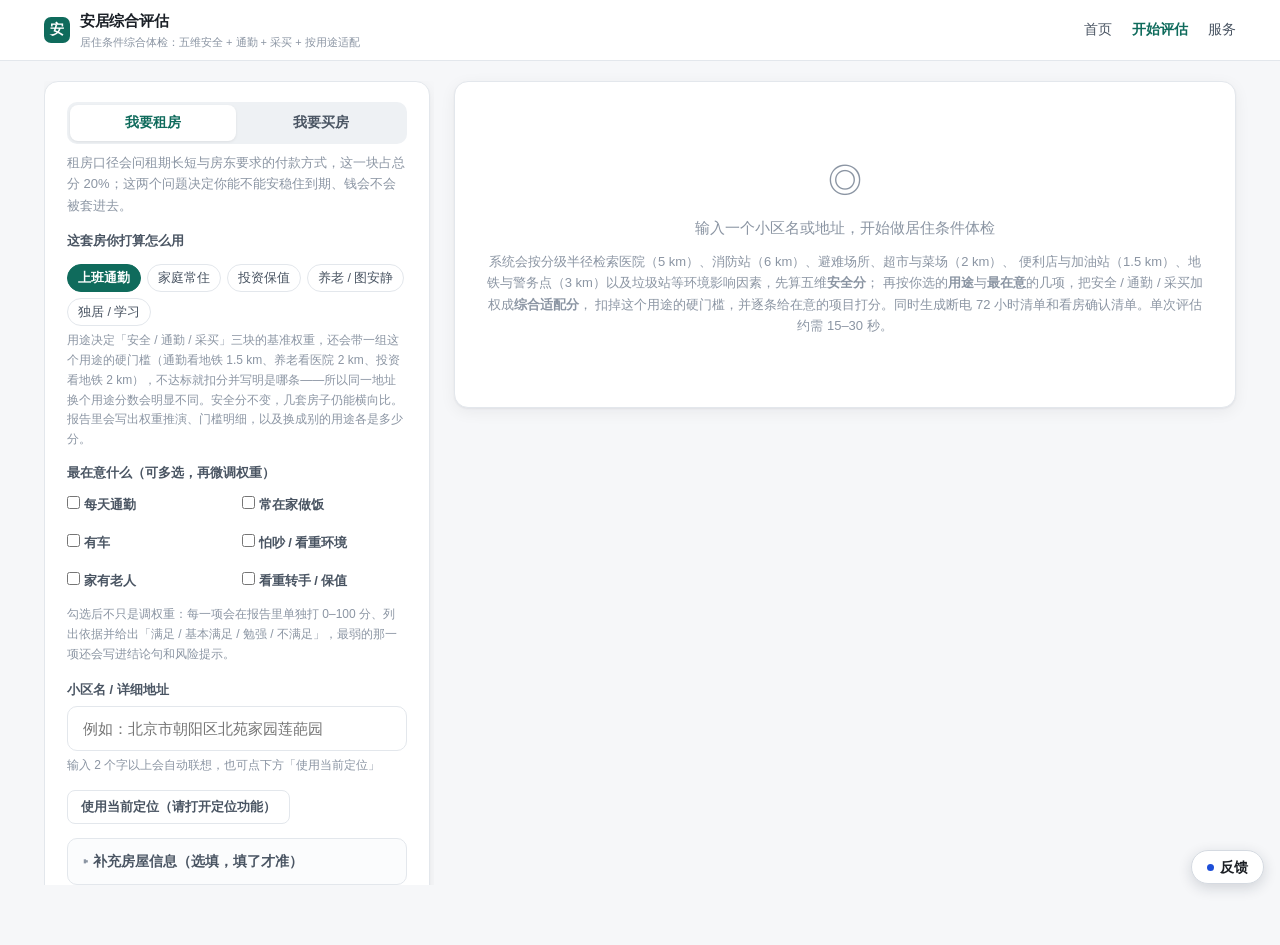
==== assess.html @ dad31903 "deploy assess.html" ====
<!DOCTYPE html>
<html lang="zh-CN">
<head>
<meta charset="utf-8">
<meta name="viewport" content="width=device-width, initial-scale=1">
<title>居住条件评估 · 安居综合评估</title>
<meta name="description" content="输入小区名或地址，约 20 秒生成居住条件评估报告：五维安全分 + 按用途加权的综合适配分，用途与「最在意」逐项改变权重并单独打分。">
<link rel="stylesheet" href="css/style.css?v=10">
</head>
<body>

<header class="topbar">
  <div class="topbar-in">
    <div class="brand">
      <span class="mark">安</span>
      <div>安居综合评估<small>居住条件综合体检：五维安全 + 通勤 + 采买 + 按用途适配</small></div>
    </div>
    <nav class="nav">
      <a href="index.html">首页</a>
      <a href="assess.html" class="on">开始评估</a>
      <a href="index.html#price">服务</a>
    </nav>
  </div>
</header>

<div class="wrap">
  <div class="work">

    <!-- ============ 左：输入 ============ -->
    <aside class="side">

      <section class="card pad">
        <div class="modes" style="margin-bottom:14px">
          <button data-mode="rent" class="on">我要租房</button>
          <button data-mode="buy">我要买房</button>
        </div>
        <p class="hint small muted" style="margin:-6px 0 14px" id="modeHint">
          租房会问租期与付款方式，购房会问产权、土地年限与周边规划——这两组题互不通用，各自占总分 20%。
        </p>

        <div class="field" style="margin:0 0 12px">
          <label>这套房你打算怎么用</label>
          <div class="chips" id="purposeChips">
            <button type="button" data-p="commute" class="on">上班通勤</button>
            <button type="button" data-p="family">家庭常住</button>
            <button type="button" data-p="invest">投资保值</button>
            <button type="button" data-p="retire">养老 / 图安静</button>
            <button type="button" data-p="solo">独居 / 学习</button>
          </div>
          <div class="hint">用途决定「安全 / 通勤 / 采买」三块的基准权重，还会带一组这个用途的硬门槛（通勤看地铁 1.5 km、养老看医院 2 km、投资看地铁 2 km），不达标就扣分并写明是哪条——所以同一地址换个用途分数会明显不同。安全分不变，几套房子仍能横向比。报告里会写出权重推演、门槛明细，以及换成别的用途各是多少分。</div>
        </div>

        <div class="field" style="margin:0 0 14px">
          <label>最在意什么（可多选，再微调权重）</label>
          <div class="chk-grid">
            <label class="chk"><input type="checkbox" id="needCommute"> 每天通勤</label>
            <label class="chk"><input type="checkbox" id="needCook"> 常在家做饭</label>
            <label class="chk"><input type="checkbox" id="needCar"> 有车</label>
            <label class="chk"><input type="checkbox" id="needQuiet"> 怕吵 / 看重环境</label>
            <label class="chk"><input type="checkbox" id="needElder"> 家有老人</label>
            <label class="chk"><input type="checkbox" id="needResale"> 看重转手 / 保值</label>
          </div>
          <div class="hint">勾选后不只是调权重：每一项会在报告里单独打 0–100 分、列出依据并给出「满足 / 基本满足 / 勉强 / 不满足」，最弱的那一项还会写进结论句和风险提示。</div>
        </div>

        <div class="field ac-wrap">
          <label for="addrInput">小区名 / 详细地址</label>
          <input type="text" id="addrInput" placeholder="例如：北京市朝阳区北苑家园莲葩园" autocomplete="off">
          <div class="ac-list" id="acList"></div>
          <div class="hint">输入 2 个字以上会自动联想，也可点下方「使用当前定位」</div>
        </div>

        <button class="btn gray sm" id="btnLocate" style="margin-bottom:14px">使用当前定位（请打开定位功能）</button>

        <div id="placeCard" class="alert ok hidden" style="margin:0 0 14px">
          <b id="placeName">—</b>
          <div class="small" id="placeAddr" style="margin-top:3px"></div>
        </div>

        <details class="opt" style="margin-bottom:14px">
          <summary>补充房屋信息（选填，填了才准）</summary>
          <div class="body">

            <!-- 模式专项：两种口径问的问题不一样，这是它们最主要的内容差异 -->
            <div class="opt-grp" id="specTitle">租房专项 · 租约与租住稳定（占总分 20%）</div>

            <div id="rentOnly">
              <div class="field-row">
                <div class="field">
                  <label for="optLease">打算签多久</label>
                  <select id="optLease">
                    <option value="unk" selected>未确定</option>
                    <option value="y2">2 年及以上</option>
                    <option value="y1">一年一签</option>
                    <option value="short">半年 / 月付短租</option>
                  </select>
                </div>
                <div class="field">
                  <label for="optPay">房东要求的付款方式</label>
                  <select id="optPay">
                    <option value="unk" selected>还没谈</option>
                    <option value="q">押一付三 / 季付</option>
                    <option value="h">半年付</option>
                    <option value="y">年付或一次性付多年</option>
                  </select>
                </div>
              </div>
              <p class="hint small muted" style="margin:-4px 0 0">
                租期与付款方式决定你能不能安稳住到期、钱会不会被套进去——这是租房独有的风险，买房模式没有这一块。
              </p>
            </div>

            <div id="buyOnly" class="hidden">
              <div class="field-row">
                <div class="field">
                  <label for="optTitle">产权核验</label>
                  <select id="optTitle">
                    <option value="unk" selected>还没核验</option>
                    <option value="clear">已核验无抵押查封</option>
                    <option value="mortgage">有抵押未结清</option>
                  </select>
                </div>
                <div class="field">
                  <label for="optTenure">土地剩余年限</label>
                  <select id="optTenure">
                    <option value="unk" selected>未确认</option>
                    <option value="fresh">50 年以上</option>
                    <option value="mid">30–50 年</option>
                    <option value="short">不足 30 年 / 商住</option>
                  </select>
                </div>
              </div>
              <div class="field-row">
                <div class="field">
                  <label for="optPlan">周边规划是否查过</label>
                  <select id="optPlan">
                    <option value="unk" selected>未了解</option>
                    <option value="clear">已查无不利规划</option>
                    <option value="risk">已知有新建嫌恶 / 市政设施规划</option>
                  </select>
                </div>
                <div class="field">
                  <label class="small muted">说明</label>
                  <p class="hint" style="margin:6px 0 0">本工具只做安全口径，不包含学区、学位与就学评估。</p>
                </div>
              </div>
              <p class="hint small muted" style="margin:-4px 0 0">
                产权、年限、规划决定这套房会不会砸在手里——资产贬值与出手难度只有业主承担，租房模式没有这一块。
              </p>
            </div>

            <div class="opt-grp">楼栋与户型</div>
            <div class="field-row">
              <div class="field">
                <label for="optFloor">所在楼层</label>
                <input type="number" id="optFloor" min="-3" max="80" placeholder="如 18">
              </div>
              <div class="field">
                <label for="optTop">楼栋总高</label>
                <select id="optTop">
                  <option value="unk" selected>不清楚</option>
                  <option value="le6">多层（≤6 层）</option>
                  <option value="7-11">小高层（7–11 层）</option>
                  <option value="12-18">高层（12–18 层）</option>
                  <option value="19-33">高层（19–33 层）</option>
                  <option value="34p">超高层（34 层以上）</option>
                </select>
              </div>
            </div>
            <div class="field-row">
              <div class="field">
                <label for="optAge">房龄（年）</label>
                <input type="number" id="optAge" min="0" max="80" placeholder="如 20">
              </div>
              <div class="field">
                <label for="optElevator">电梯状况</label>
                <select id="optElevator">
                  <option value="ok" selected>有且正常</option>
                  <option value="flaky">有，但常故障</option>
                  <option value="none">没有电梯</option>
                  <option value="unk">不清楚</option>
                </select>
              </div>
            </div>
            <div class="field-row">
              <div class="field">
                <label for="optParking">停车条件</label>
                <select id="optParking">
                  <option value="unk" selected>不清楚</option>
                  <option value="fixed">有固定 / 产权车位</option>
                  <option value="street">只能路边随停</option>
                  <option value="none">小区无车位</option>
                </select>
              </div>
              <div class="field">
                <label for="optStreet">噪声环境</label>
                <label class="chk" style="margin-top:6px">
                  <input type="checkbox" id="optStreet"> 临主干道 / 高架 / 铁路
                </label>
              </div>
            </div>
            <p class="hint small muted" style="margin:-2px 0 8px">
              这两项只影响「有车」「怕吵」两项的单独评分，不进安全分——车位和噪声决定住着舒不舒服，不是出事时的兜底能力。
            </p>
            <div class="chk-grid">
              <label class="chk"><input type="checkbox" id="optBasement"> 地下 / 半地下</label>
              <label class="chk"><input type="checkbox" id="optTopFloor"> 顶层</label>
              <label class="chk"><input type="checkbox" id="optShare"> 合租</label>
              <label class="chk"><input type="checkbox" id="optPartition"> 隔断 / 群租</label>
            </div>

            <div class="opt-grp">消防与建筑隐患</div>
            <div class="field-row">
              <div class="field">
                <label for="optHydrant">消火栓 / 烟感</label>
                <select id="optHydrant">
                  <option value="unk" selected>不清楚</option>
                  <option value="yes">齐全</option>
                  <option value="no">没有或缺失</option>
                </select>
              </div>
              <div class="field">
                <label for="optStair2">第二疏散楼梯</label>
                <select id="optStair2">
                  <option value="unk" selected>不清楚</option>
                  <option value="yes">有两部及以上</option>
                  <option value="no">只有一部</option>
                </select>
              </div>
            </div>
            <div class="field">
              <label for="optGas">燃气类型</label>
              <select id="optGas">
                <option value="unk" selected>不清楚</option>
                <option value="pipe">管道天然气</option>
                <option value="bottle">瓶装液化气</option>
                <option value="none">无燃气</option>
              </select>
            </div>
            <div class="chk-grid">
              <label class="chk"><input type="checkbox" id="optEbike"> 电动车入户 / 楼道充电</label>
              <label class="chk"><input type="checkbox" id="optClutter"> 楼道堆物</label>
              <label class="chk"><input type="checkbox" id="optBurglarBar"> 防盗窗无逃生口</label>
              <label class="chk"><input type="checkbox" id="optFlood"> 曾发生内涝 / 积水</label>
            </div>

            <div class="opt-grp">同住人（决定权重）</div>
            <div class="chk-grid">
              <label class="chk"><input type="checkbox" id="optElderly"> 65 岁以上老人</label>
              <label class="chk"><input type="checkbox" id="optToddler"> 学龄前儿童</label>
              <label class="chk"><input type="checkbox" id="optDisabled"> 行动不便者</label>
              <label class="chk"><input type="checkbox" id="optDevice"> 需电医疗设备</label>
              <label class="chk"><input type="checkbox" id="optPet"> 养宠</label>
            </div>

            <div class="opt-grp">门禁与监控</div>
            <div class="field-row">
              <div class="field">
                <label for="optDoor">门禁 / 物业</label>
                <select id="optDoor">
                  <option value="unk" selected>不清楚</option>
                  <option value="yes">有门禁和物业</option>
                  <option value="part">有门禁但管理一般</option>
                  <option value="no">基本没有</option>
                </select>
              </div>
              <div class="field">
                <label for="optCamera">公共区域监控</label>
                <select id="optCamera">
                  <option value="unk" selected>不清楚</option>
                  <option value="yes">有覆盖</option>
                  <option value="no">基本没有</option>
                </select>
              </div>
            </div>

            <p class="hint small muted" style="margin:4px 0 0">
              不填也能出报告，按平均水平计；填得越细，消防与断电两项的偏差越小。
            </p>
          </div>
        </details>

        <button class="btn" id="btnRun" style="width:100%;justify-content:center" disabled>开始评估</button>

        <div class="progress hidden" id="progWrap">
          <div class="pbar"><i id="progBar"></i></div>
          <div class="ptext" id="progText">—</div>
        </div>
      </section>

      <section class="card pad">
        <div class="sec-t">位置确认 <span class="muted" style="text-transform:none;letter-spacing:0">（可手动微调）</span></div>
        <div class="mini-map" id="miniMap"></div>
        <p class="hint small muted" style="margin-top:8px">
          绿点为目标位置，评估完成后会标出医院、消防站、避难场所、超市、地铁、警务点。<br>
          地理编码有时会落在小区门口或路口：<b>直接拖动绿点</b>（或点一下地图）挪到你要评估的那栋楼，再重算——差几十米对「最近点位」的影响很明显。
        </p>
        <div id="adjustBar" style="display:none;margin-top:10px;gap:8px;flex-wrap:wrap;align-items:center">
          <span class="tag" id="adjustTip" style="background:#fdf1e7;color:#c2410c">位置已手动调整</span>
          <button class="btn sm" id="btnRerun">按新位置重算</button>
          <button class="btn sm gray" id="btnResetPos">恢复初始定位</button>
        </div>
      </section>

      <section class="card pad">
        <div class="sec-t">我的候选</div>
        <div id="candList"></div>
        <button class="btn sm ghost" id="btnCompare" style="margin-top:12px;display:none">生成横向对比</button>
      </section>

    </aside>

    <!-- ============ 右：结果 ============ -->
    <main>
      <div id="result">
        <div class="card empty-state">
          <div class="big">◎</div>
          <div>输入一个小区名或地址，开始做居住条件体检</div>
          <p class="small" style="margin-top:10px">
            系统会按分级半径检索医院（5 km）、消防站（6 km）、避难场所、超市与菜场（2 km）、
            便利店与加油站（1.5 km）、地铁与警务点（3 km）以及垃圾站等环境影响因素，先算五维<b>安全分</b>；
            再按你选的<b>用途</b>与<b>最在意</b>的几项，把安全 / 通勤 / 采买加权成<b>综合适配分</b>，
            扣掉这个用途的硬门槛，并逐条给在意的项目打分。同时生成断电 72 小时清单和看房确认清单。单次评估约需 15–30 秒。
          </p>
        </div>
      </div>
    </main>

  </div>
</div>

<script src="js/config.js?v=10"></script>
<script src="js/amap.js?v=10"></script>
<script src="js/model.js?v=10"></script>
<script src="js/render.js?v=10"></script>
<script src="js/app.js?v=10"></script>




<!-- ===== 意见反馈栏 feedback-widget ===== -->
<style>
#fb-btn{position:fixed;right:16px;bottom:16px;z-index:2147483000;display:flex;align-items:center;gap:6px;
 padding:9px 15px;border-radius:999px;border:1px solid #d5dae1;background:#fff;color:#1b1f24;
 font:600 14px/1 -apple-system,BlinkMacSystemFont,"Segoe UI","PingFang SC","Microsoft YaHei",sans-serif;
 cursor:pointer;box-shadow:0 4px 14px rgba(20,30,50,.16)}
#fb-btn:hover{background:#f3f6fa}
#fb-btn .dot{width:7px;height:7px;border-radius:50%;background:#1d4ed8}
#fb-mask{position:fixed;inset:0;background:rgba(12,17,26,.32);z-index:2147483001;display:none}
#fb-panel{position:fixed;right:16px;bottom:64px;width:min(92vw,384px);max-height:calc(100vh - 100px);
 overflow:auto;z-index:2147483002;display:none;background:#fff;color:#1b1f24;color-scheme:light;
 border:1px solid #e2e6ec;border-radius:14px;box-shadow:0 14px 44px rgba(15,22,38,.24);padding:16px 16px 14px;
 font:14px/1.65 -apple-system,BlinkMacSystemFont,"Segoe UI","PingFang SC","Microsoft YaHei",sans-serif}
#fb-panel h3{margin:0 0 4px;font-size:15px;font-weight:700}
#fb-panel .hint{margin:0 0 12px;font-size:12.5px;color:#5b6472}
#fb-panel label{display:block;font-size:12.5px;font-weight:600;color:#39414d;margin:10px 0 5px}
#fb-panel select,#fb-panel textarea,#fb-panel input[type=text]{width:100%;box-sizing:border-box;
 border:1px solid #d5dae1;border-radius:8px;padding:8px 10px;font:14px/1.5 inherit;color:#1b1f24;background:#fff}
#fb-panel textarea{min-height:96px;resize:vertical}
#fb-panel select:focus,#fb-panel textarea:focus,#fb-panel input:focus{outline:2px solid #1d4ed8;outline-offset:0;border-color:#1d4ed8}
#fb-row{display:flex;align-items:center;gap:10px;margin-top:14px}
#fb-send{flex:1;padding:9px 14px;border:none;border-radius:8px;background:#1d4ed8;color:#fff;
 font:600 14px/1 inherit;cursor:pointer}
#fb-send:disabled{background:#9aa6b6;cursor:not-allowed}
#fb-cancel{padding:9px 12px;border:1px solid #d5dae1;border-radius:8px;background:#fff;color:#5b6472;
 font:14px/1 inherit;cursor:pointer}
#fb-status{margin-top:10px;font-size:12.5px;min-height:18px}
#fb-status.ok{color:#0f7b4f}
#fb-status.err{color:#b3261e}
#fb-status.info{color:#5b6472}
#fb-meta{margin-top:10px;font-size:11.5px;color:#8a93a0;border-top:1px dashed #e2e6ec;padding-top:8px;word-break:break-all}
#fb-copy{display:none;margin-top:8px;width:100%;padding:8px;border:1px solid #d5dae1;border-radius:8px;
 background:#f7f8fa;color:#39414d;font:13px/1 inherit;cursor:pointer}
@media (max-width:480px){#fb-panel{right:8px;left:8px;width:auto;bottom:60px}}
</style>
<button id="fb-btn" type="button" aria-haspopup="dialog"><span class="dot"></span>反馈</button>
<div id="fb-mask"></div>
<div id="fb-panel" role="dialog" aria-modal="true" aria-label="意见反馈">
  <h3>给我们提个意见</h3>
  <p class="hint">租房安全评估 ｜ 反馈会先攒起来，每晚 10 点统一整理发给开发者，不公开。</p>
  <label for="fb-type">反馈类型</label>
  <select id="fb-type"></select>
  <label for="fb-text">具体内容 <span style="font-weight:400;color:#8a93a0">（必填，至少 5 个字）</span></label>
  <textarea id="fb-text" maxlength="2000" placeholder="例如：T13 第 2 题的解析和官方答案对不上；或者：希望能导出成 PDF"></textarea>
  <label for="fb-contact">联系方式 <span style="font-weight:400;color:#8a93a0">（选填，方便回复你）</span></label>
  <input id="fb-contact" type="text" maxlength="120" placeholder="邮箱 / 微信，可留空">
  <div id="fb-row">
    <button id="fb-send" type="button">发送</button>
    <button id="fb-cancel" type="button">取消</button>
  </div>
  <div id="fb-status"></div>
  <button id="fb-copy" type="button">复制反馈全文（网络不通时手动发给我）</button>
  <div id="fb-meta"></div>
</div>
<script>
(function(){
  var SITE = "rentsafe", LABEL = "租房安全评估", EP = "https://api.github.com/repos/lisazhang7711/feedback-inbox/issues", MODE = "github";
  /* token 拆成若干段再拼：GitHub 的密钥扫描会拦截含完整 token 的推送，公开仓库必须这么做 */
  var TOK = ["github_pat_11CQX","WSBY0hHfAn1QW8yj","g_UiWYb8TzJAmqVF","AUleHEvUYkKMFNhg","64Q0XSYCWfbOiRJJ","Q4GDVVG5vQFgN"].join("");
  var TYPES = "评估结果不准|页面显示错误|想要新功能|其他".split("|");
  var QKEY = "fb_queue_" + SITE, LKEY = "fb_last_" + SITE, HKEY = "fb_hash_" + SITE;
  var $ = function(id){ return document.getElementById(id); };
  var btn = $("fb-btn"), mask = $("fb-mask"), panel = $("fb-panel");
  var sel = $("fb-type"), txt = $("fb-text"), ct = $("fb-contact");
  var send = $("fb-send"), cancel = $("fb-cancel"), st = $("fb-status"), copy = $("fb-copy"), meta = $("fb-meta");
  if(!btn || !panel) return;

  TYPES.forEach(function(t){
    var o = document.createElement("option"); o.value = t; o.textContent = t; sel.appendChild(o);
  });
  if(TYPES.length) sel.value = TYPES[0];

  function ctx(){
    var extra = "";
    try { if (typeof window.__FEEDBACK_CTX__ === "function") extra = window.__FEEDBACK_CTX__() || ""; } catch(e){}
    var d = new Date();
    var pad = function(n){ return n < 10 ? "0" + n : "" + n; };
    return [
      "站点：" + LABEL + " (" + SITE + ")",
      "页面：" + location.href,
      "时间：" + d.getFullYear() + "-" + pad(d.getMonth()+1) + "-" + pad(d.getDate()) + " " + pad(d.getHours()) + ":" + pad(d.getMinutes()),
      "UA：" + navigator.userAgent,
      "语言：" + (navigator.language || "-") + " | 屏幕：" + window.screen.width + "x" + window.screen.height,
      "来源：" + (document.referrer || "-")
    ].concat(extra ? ["上下文：" + extra] : []).join("\n");
  }
  meta.textContent = ctx().replace(/\n/g, " ｜ ");

  /* 一条反馈 -> 一个 HTTP 请求（按模式拼装） */
  function req(type, v, contact, withLabels){
    var c = ctx();
    if(MODE === "github"){
      var fbm = {site: SITE, type: type, contact: contact, ts: new Date().toISOString()};
      var body = "## 反馈内容\n\n" + v + "\n\n**联系方式**：" + contact +
                 "\n\n**技术信息**\n\n```\n" + c + "\n```\n\n<!-- fbmeta " + JSON.stringify(fbm) + " -->";
      var obj = {title: "[" + SITE + "] " + type + " ｜ " + v.slice(0, 30), body: body};
      if(withLabels) obj.labels = [SITE, "反馈"];
      return {headers: {"Content-Type": "application/json", "Accept": "application/vnd.github+json",
                        "Authorization": "Bearer " + TOK, "X-GitHub-Api-Version": "2022-11-28"},
              body: JSON.stringify(obj)};
    }
    return {headers: {"Content-Type": "application/json", "Accept": "application/json"},
            body: JSON.stringify({_subject: "[反馈] " + LABEL + " - " + type, _captcha: "false",
                                  _template: "table", site: SITE, type: type,
                                  message: v, contact: contact, tech: c})};
  }
  function post(r){
    return fetch(EP, {method: "POST", headers: r.headers, body: r.body}).then(function(resp){
      if(!resp.ok) return resp.text().then(function(t){ throw new Error("HTTP " + resp.status + " " + t.slice(0, 100)); });
      return resp.json().catch(function(){ return {}; });
    });
  }
  function submit(type, v, contact){
    return post(req(type, v, contact, true)).catch(function(e){
      if(MODE === "github") return post(req(type, v, contact, false));  /* 标签不存在时退掉标签重试 */
      throw e;
    });
  }

  function open(){
    panel.style.display = "block"; mask.style.display = "block"; meta.textContent = ctx().replace(/\n/g, " ｜ ");
    setTimeout(function(){ txt.focus(); }, 30);
  }
  function close(){ panel.style.display = "none"; mask.style.display = "none"; st.textContent = ""; copy.style.display = "none"; }
  btn.onclick = function(){ panel.style.display === "block" ? close() : open(); };
  mask.onclick = close;
  cancel.onclick = close;
  document.addEventListener("keydown", function(e){ if(e.key === "Escape" && panel.style.display === "block") close(); });

  function set(msg, cls){ st.textContent = msg; st.className = cls || "info"; }
  function queue(item){
    try {
      var q = JSON.parse(localStorage.getItem(QKEY) || "[]"); q.push(item);
      localStorage.setItem(QKEY, JSON.stringify(q.slice(-20)));
    } catch(e){}
  }
  function flush(){
    var q = [];
    try { q = JSON.parse(localStorage.getItem(QKEY) || "[]"); } catch(e){}
    if(!q.length) return;
    var left = [];
    q.forEach(function(item){
      submit(item.type, item.message, item.contact).then(function(){
        try { localStorage.setItem(QKEY, JSON.stringify(left)); } catch(e){}
      }).catch(function(){ left.push(item); try { localStorage.setItem(QKEY, JSON.stringify(left)); } catch(e){} });
    });
  }
  function hash(s){ var h = 0; for(var i=0;i<s.length;i++){ h = (h*31 + s.charCodeAt(i)) | 0; } return String(h); }

  send.onclick = function(){
    var v = (txt.value || "").trim();
    if(v.length < 5){ set("请至少写 5 个字，方便我定位问题。", "err"); txt.focus(); return; }
    var now = Date.now();
    var last = parseInt(localStorage.getItem(LKEY) || "0", 10);
    if(now - last < 10000){ set("发送太频繁了，请稍后再试。", "err"); return; }
    var h = hash(v);
    if(localStorage.getItem(HKEY) === h){ set("这条反馈你已经发过啦，换一条吧。", "err"); return; }

    var type = sel.value || TYPES[0] || "未分类";
    var contact = (ct.value || "").trim() || "(未留)";
    send.disabled = true; set("正在发送…", "info");
    submit(type, v, contact)
      .then(function(){
        localStorage.setItem(LKEY, String(now)); localStorage.setItem(HKEY, h);
        send.disabled = false; set("已收到！会在今晚 10 点汇总后统一处理，谢谢。", "ok"); txt.value = ""; ct.value = "";
        setTimeout(close, 1600);
      })
      .catch(function(){
        send.disabled = false; queue({type: type, message: v, contact: contact});
        set("发送失败（可能是网络问题）。已暂存在本机，下次打开会自动重试；也可以点下面按钮复制全文。", "err");
        copy.style.display = "block";
      });
  };

  copy.onclick = function(){
    var body = "类型：" + (sel.value || TYPES[0] || "未分类") + "\n内容：" + (txt.value||"").trim() + "\n联系：" + ((ct.value||"").trim() || "(未留)") + "\n" + ctx();
    var ta = document.createElement("textarea"); ta.value = body; document.body.appendChild(ta); ta.select();
    try { document.execCommand("copy"); set("已复制，粘到邮件里发我即可。", "ok"); } catch(e){ set("复制失败，请手动选中文本。", "err"); }
    document.body.removeChild(ta);
  };

  try { flush(); } catch(e){}
})();
</script>
<!-- ===== /意见反馈栏 ===== -->
</body>
</html>
---- css/style.css ----
/* 安居综合评估 · 样式表 */
:root{
  --bg:#f6f7f9;
  --panel:#ffffff;
  --ink:#1b2027;
  --ink-2:#4a5563;
  --ink-3:#8b95a3;
  --line:#e3e7ec;
  --brand:#0f6b5c;
  --brand-2:#14866f;
  --brand-soft:#e6f2ef;
  --warn:#c2410c;
  --warn-soft:#fff1e9;
  --dan:#b42318;
  --dan-soft:#fdecea;
  --ok:#1a7f37;
  --ok-soft:#e8f5ec;
  --gold:#a16207;
  --shadow:0 1px 2px rgba(16,24,40,.05),0 4px 16px rgba(16,24,40,.06);
  --radius:14px;
}
*{box-sizing:border-box}
html,body{margin:0;padding:0}
body{
  background:var(--bg);color:var(--ink);
  font-family:-apple-system,BlinkMacSystemFont,"Segoe UI","PingFang SC","Hiragino Sans GB","Microsoft YaHei",sans-serif;
  font-size:15px;line-height:1.65;-webkit-font-smoothing:antialiased;
}
a{color:var(--brand);text-decoration:none}
a:hover{text-decoration:underline}
h1,h2,h3,h4{margin:0;line-height:1.35;font-weight:650;letter-spacing:-.01em}
p{margin:0}
.hidden{display:none !important}

/* ---------- 顶栏 ---------- */
.topbar{
  position:sticky;top:0;z-index:60;
  background:rgba(255,255,255,.92);backdrop-filter:blur(10px);
  border-bottom:1px solid var(--line);
}
.topbar-in{
  max-width:1240px;margin:0 auto;padding:0 24px;height:60px;
  display:flex;align-items:center;gap:24px;
}
.brand{display:flex;align-items:center;gap:10px;font-weight:700;letter-spacing:-.02em}
.brand .mark{
  width:26px;height:26px;border-radius:7px;background:var(--brand);
  display:grid;place-items:center;color:#fff;font-size:14px;
}
.brand small{display:block;font-weight:500;font-size:11px;color:var(--ink-3);letter-spacing:0}
.nav{margin-left:auto;display:flex;gap:20px;font-size:14px;color:var(--ink-2)}
.nav a{color:var(--ink-2)}
.nav a.on{color:var(--brand);font-weight:600}

/* ---------- 通用容器 ---------- */
.wrap{max-width:1240px;margin:0 auto;padding:0 24px}
.card{background:var(--panel);border:1px solid var(--line);border-radius:var(--radius);box-shadow:var(--shadow)}
.pad{padding:20px 22px}
.sec-t{font-size:13px;font-weight:700;color:var(--ink-3);letter-spacing:.08em;text-transform:uppercase;margin-bottom:10px}
.muted{color:var(--ink-3)}
.small{font-size:13px}

/* ---------- 首页 ---------- */
.hero{padding:56px 0 34px}
.hero h1{font-size:40px;max-width:820px;letter-spacing:-.03em}
.hero p.lead{margin-top:14px;font-size:17px;color:var(--ink-2);max-width:760px}
.hero-cta{margin-top:26px;display:flex;gap:12px;flex-wrap:wrap;align-items:center}
.btn{
  appearance:none;border:1px solid var(--brand);background:var(--brand);color:#fff;
  padding:11px 20px;border-radius:10px;font-size:15px;font-weight:600;cursor:pointer;
  display:inline-flex;align-items:center;gap:8px;transition:.15s;
}
.btn:hover{background:var(--brand-2);border-color:var(--brand-2);text-decoration:none}
.btn.ghost{background:#fff;color:var(--brand)}
.btn.ghost:hover{background:var(--brand-soft)}
.btn.gray{background:#fff;color:var(--ink-2);border-color:var(--line)}
.btn.gray:hover{background:#f2f4f7}
.btn:disabled{opacity:.5;cursor:not-allowed}
.btn.sm{padding:7px 13px;font-size:13px;border-radius:8px}

.hero-search{margin-top:28px;max-width:720px}
.hero-search .row{display:flex;gap:10px}
input[type=text],input[type=number],select{
  width:100%;padding:13px 15px;border:1px solid var(--line);border-radius:10px;
  font-size:15px;color:var(--ink);background:#fff;font-family:inherit;
}
input:focus,select:focus{outline:none;border-color:var(--brand);box-shadow:0 0 0 3px rgba(15,107,92,.12)}
.chips{display:flex;gap:8px;flex-wrap:wrap;margin-top:12px}
.chip{
  border:1px solid var(--line);background:#fff;border-radius:999px;padding:5px 13px;
  font-size:13px;color:var(--ink-2);cursor:pointer
}
.chip:hover{border-color:var(--brand);color:var(--brand)}

.grid3{display:grid;grid-template-columns:repeat(3,1fr);gap:16px;margin:34px 0 10px}
.grid2{display:grid;grid-template-columns:repeat(2,1fr);gap:16px}
/* 雷达图那一行：左列固定宽放图，右列放六维卡片。
   写成 class 而不是内联样式，窄屏时才能被下面的媒体查询打回单列。 */
.radar-row{grid-template-columns:330px 1fr;align-items:center;gap:20px}
.dims.dims-2{grid-template-columns:repeat(2,1fr);margin:0}
.feat h4{font-size:16px;margin-bottom:6px}
.feat p{color:var(--ink-2);font-size:14px}
.bullets{margin:10px 0 0;padding-left:18px;color:var(--ink-2);font-size:14px}
.bullets li{margin:4px 0}
.section{padding:40px 0}
.section h2{font-size:26px;margin-bottom:8px;letter-spacing:-.02em}
.section .sub{color:var(--ink-2);margin-bottom:20px}

/* ---------- 工作台 ---------- */
.work{display:grid;grid-template-columns:390px 1fr;gap:20px;align-items:start;padding:20px 0 60px}
/* 左栏做成独立滚动容器（2026-10-10 用户反馈：原来只是 sticky 跟着整页滚，
 * 光标放在左栏上滚动的还是右侧内容，必须把右边滚到底左栏才能继续动）。
 * max-height + overflow-y 让左栏拥有自己的滚动条；overscroll-behavior:contain
 * 阻止滚到顶/底后把滚动「链」给页面——这一条就是「在左边滚动右边却在动」的根因。 */
.side{
  position:sticky;top:80px;display:flex;flex-direction:column;gap:14px;
  max-height:calc(100vh - 96px);overflow-y:auto;overscroll-behavior:contain;
  padding-right:4px;scrollbar-width:thin;
}
.side::-webkit-scrollbar{width:6px}
.side::-webkit-scrollbar-thumb{background:#d3d9e0;border-radius:99px}
@media(max-width:1020px){
  .work{grid-template-columns:1fr}
  .side{position:static;max-height:none;overflow:visible;overscroll-behavior:auto;padding-right:0}
  .grid3,.grid2,.radar-row{grid-template-columns:1fr}
  .hero h1{font-size:30px}
}

/* 模式切换 */
.modes{display:flex;background:#eef1f4;border-radius:10px;padding:3px;gap:3px}
.modes button{
  flex:1;border:0;background:transparent;padding:9px 0;border-radius:8px;
  font-size:14px;font-weight:600;color:var(--ink-2);cursor:pointer;font-family:inherit
}
.modes button.on{background:#fff;color:var(--brand);box-shadow:0 1px 3px rgba(0,0,0,.08)}
/* 用途选择：五个胶囊按钮，选中的那个用品牌色描边 */
.chips{display:flex;flex-wrap:wrap;gap:6px}
.chips button{border:1px solid var(--line);background:#fff;color:var(--ink-2);font-size:12.5px;
  padding:5px 10px;border-radius:999px;cursor:pointer;line-height:1.3;transition:.15s}
.chips button:hover{border-color:var(--brand)}
.chips button.on{background:var(--brand);border-color:var(--brand);color:#fff;font-weight:600}

.field{margin-bottom:14px}
.field label{display:block;font-size:13px;font-weight:600;color:var(--ink-2);margin-bottom:6px}
.field .hint{font-size:12px;color:var(--ink-3);margin-top:5px}
.field-row{display:grid;grid-template-columns:1fr 1fr;gap:10px}

.ac-wrap{position:relative}
.ac-list{
  position:absolute;left:0;right:0;top:calc(100% + 6px);z-index:50;
  background:#fff;border:1px solid var(--line);border-radius:10px;box-shadow:var(--shadow);
  max-height:280px;overflow:auto;display:none
}
.ac-list.show{display:block}
.ac-item{padding:10px 14px;cursor:pointer;font-size:14px;border-bottom:1px solid #f1f3f6}
.ac-item:last-child{border-bottom:0}
.ac-item:hover,.ac-item.on{background:var(--brand-soft)}
.ac-item .n{font-weight:600}
.ac-item .d{font-size:12px;color:var(--ink-3)}

details.opt{border:1px solid var(--line);border-radius:10px;padding:0;background:#fbfcfd}
details.opt>summary{padding:11px 14px;cursor:pointer;font-size:14px;font-weight:600;color:var(--ink-2);list-style:none}
details.opt>summary::-webkit-details-marker{display:none}
details.opt>summary::before{content:"▸ ";color:var(--ink-3)}
details.opt[open]>summary::before{content:"▾ "}
details.opt .body{padding:4px 14px 14px}
.opt-grp{font-size:12px;font-weight:700;color:var(--ink-3);letter-spacing:.06em;
  margin:14px 0 8px;padding-bottom:5px;border-bottom:1px dashed var(--line)}
.opt-grp:first-child{margin-top:4px}
.chk-grid{display:grid;grid-template-columns:1fr 1fr;gap:2px 10px}
.chk{display:flex;align-items:flex-start;gap:7px;font-size:13px;color:var(--ink-2);
  padding:5px 0;cursor:pointer;line-height:1.35}
.chk input{width:auto;margin:2px 0 0;flex:0 0 auto}
.warn-inline{color:#c2410c}
.poi .rc{display:inline-block;font-size:11px;font-weight:700;padding:1px 6px;border-radius:5px;margin-left:6px}
.poi .rc.walk{background:#e7f4ef;color:#0f6b5c}
.poi .rc.drive{background:#fdeeea;color:#b42318}
@media(max-width:560px){
  .chk-grid{grid-template-columns:1fr}
}

.progress{margin-top:12px}
.pbar{height:6px;background:#eceff2;border-radius:99px;overflow:hidden}
.pbar i{display:block;height:100%;width:0;background:var(--brand);transition:width .25s}
.ptext{font-size:12px;color:var(--ink-3);margin-top:6px}

.mini-map{height:170px;border-radius:10px;overflow:hidden;border:1px solid var(--line);background:#eef1f4}

/* ---------- 结果 ---------- */
.empty-state{padding:70px 30px;text-align:center;color:var(--ink-3)}
.empty-state .big{font-size:34px;margin-bottom:8px}
.verdict{display:grid;grid-template-columns:190px 1fr;gap:22px;align-items:center}
@media(max-width:760px){.verdict{grid-template-columns:1fr}}
.score-ring{position:relative;width:170px;height:170px}
.score-ring .num{position:absolute;inset:0;display:grid;place-items:center;text-align:center}
.score-ring .num b{font-size:44px;line-height:1;letter-spacing:-.03em}
.score-ring .num span{display:block;font-size:12px;color:var(--ink-3);margin-top:4px}
.grade{display:inline-block;padding:3px 11px;border-radius:7px;font-weight:700;font-size:13px}
.grade.A{background:var(--ok-soft);color:var(--ok)}
.grade.B{background:var(--brand-soft);color:var(--brand)}
.grade.C{background:var(--warn-soft);color:var(--warn)}
.grade.D{background:var(--dan-soft);color:var(--dan)}
.verdict h3{font-size:22px;margin-bottom:8px}
.verdict p{color:var(--ink-2)}
.tagline{display:flex;gap:8px;flex-wrap:wrap;margin-top:12px}
.tag{font-size:12px;background:#f1f4f6;border-radius:6px;padding:3px 9px;color:var(--ink-2)}

.dims{display:grid;grid-template-columns:repeat(3,1fr);gap:12px;margin-top:18px}
@media(max-width:760px){.dims{grid-template-columns:repeat(2,1fr)}}
/* 手机窄屏：报告页的维度卡片单列更好读 */
@media(max-width:560px){.dims.dims-2{grid-template-columns:1fr}}
/* 维度数为奇数时（现在是五维），最后一张卡片占满整行，避免右下角留一个空格 */
.dims.dims-2 .dim:last-child:nth-child(odd){grid-column:1/-1}
.dim{border:1px solid var(--line);border-radius:12px;padding:13px 15px;background:#fff}
.dim .dh{display:flex;align-items:center;justify-content:space-between;margin-bottom:7px}
.dim .dn{font-weight:650;font-size:14px}
.dim .dv{font-weight:700;font-size:15px}
.dim .bar{height:5px;background:#eceff2;border-radius:99px;overflow:hidden;margin-bottom:8px}
.dim .bar i{display:block;height:100%;border-radius:99px}
.dim .ev{font-size:12.5px;color:var(--ink-2);line-height:1.6}
.dim .ev li{margin:2px 0}

table.poi{width:100%;border-collapse:collapse;font-size:13.5px}
table.poi th,table.poi td{padding:8px 10px;border-bottom:1px solid #eef1f4;text-align:left}
table.poi th{color:var(--ink-3);font-weight:600;font-size:12px;letter-spacing:.03em}
table.poi td.d{text-align:right;font-variant-numeric:tabular-nums;white-space:nowrap;color:var(--ink-2)}
/* 来源明细里的 POI 地址：信息量大但不抢眼，压成小字灰字 */
table.poi td.mut{color:var(--ink-3);font-size:12.5px;line-height:1.55;max-width:260px}
a.src{
  font-size:12px;font-weight:600;color:var(--brand);text-decoration:none;
  border-bottom:1px dashed currentColor;padding-bottom:1px;white-space:nowrap
}
a.src:hover{color:#0f6b5c;border-bottom-style:solid}

.checklist{list-style:none;margin:0;padding:0}
.checklist li{
  display:flex;gap:10px;padding:9px 0;border-bottom:1px dashed #edf0f4;
  font-size:14px;align-items:flex-start
}
.checklist li:last-child{border-bottom:0}
.checklist input{margin-top:4px;accent-color:var(--brand);width:15px;height:15px;flex:none}
.checklist .t b{font-weight:650}
.checklist .t span{display:block;color:var(--ink-3);font-size:12.5px}

.alert{border-radius:10px;padding:12px 15px;font-size:14px;margin-top:10px}
.alert.warn{background:var(--warn-soft);color:#7c2d12;border:1px solid #fcd9bd}
.alert.dan{background:var(--dan-soft);color:#7a271a;border:1px solid #f7c9c4}
.alert.ok{background:var(--ok-soft);color:#14532d;border:1px solid #c7e7d3}
.alert b{font-weight:700}

.actions{display:flex;gap:10px;flex-wrap:wrap;margin-top:16px}
.foot-note{margin:26px 0 0;font-size:12px;color:var(--ink-3);line-height:1.7;border-top:1px solid var(--line);padding-top:14px}

.cand-row{display:flex;align-items:center;gap:12px;padding:10px 0;border-bottom:1px solid #eef1f4}
.cand-row .nm{flex:1;font-size:14px;font-weight:600;overflow:hidden;text-overflow:ellipsis;white-space:nowrap}
.cand-row .sc{font-weight:700;font-variant-numeric:tabular-nums}
.cand-main{flex:1;min-width:0}
.cand-main .nm{display:block}
.mini-dims{display:flex;gap:2px;margin-top:5px;height:4px}
.mini-dims i{flex:1;border-radius:2px;min-width:0}
.cand-scores{display:flex;flex-direction:column;align-items:flex-end;gap:2px;white-space:nowrap}
.cand-scores .fit-sc{font-size:11px;font-weight:600}
.cmp-tb{width:100%;border-collapse:collapse;font-size:13.5px;margin-top:8px}
.cmp-tb th,.cmp-tb td{padding:8px 10px;border-bottom:1px solid #eef1f4;text-align:left}
.cmp-tb td.v{font-weight:650;font-variant-numeric:tabular-nums}

/* ---------- 通用进度条 ----------
 * 原来只有 .dim .bar 有样式，报告里「综合适配」那几行用的是裸 .bar，
 * 结果条根本没有高度、看不见——权重与分差全靠文字硬撑，这也是「权重体现不出来」的一部分原因。 */
.bar{height:6px;background:#eceff2;border-radius:99px;overflow:hidden}
.bar i{display:block;height:100%;border-radius:99px;transition:width .25s}

/* ---------- 综合适配：权重结构 + 权重推演 + 在意项 ---------- */
.wbar{display:flex;height:26px;border-radius:8px;overflow:hidden;background:#eceff2;margin:2px 0 8px}
.wbar i{display:flex;align-items:center;justify-content:center;height:100%;font-style:normal;
  color:#fff;font-size:12px;font-weight:700;font-variant-numeric:tabular-nums}
.wlegend{display:flex;gap:14px;flex-wrap:wrap;font-size:12.5px;color:var(--ink-2);margin-bottom:10px}
.wlegend span{display:inline-flex;align-items:center;gap:6px}
.wlegend i{width:9px;height:9px;border-radius:2px;display:inline-block}

table.wtb{width:100%;border-collapse:collapse;font-size:13px;margin-top:14px}
table.wtb th,table.wtb td{padding:6px 8px;border-bottom:1px solid #eef1f4;text-align:left}
table.wtb th{color:var(--ink-3);font-weight:600;font-size:11.5px;letter-spacing:.03em}
table.wtb td.d{text-align:right;font-variant-numeric:tabular-nums;white-space:nowrap}
table.wtb td.mut{color:var(--ink-3)}
table.wtb tr.final td{border-top:1.5px solid var(--line);background:#fafbfc;font-weight:600}

.cs-h{font-size:13px;font-weight:700;color:var(--ink-2);margin:18px 0 10px;
  padding-top:14px;border-top:1px solid var(--line)}
.cx-wrap{display:grid;grid-template-columns:1fr 1fr;gap:12px}
@media(max-width:760px){.cx-wrap{grid-template-columns:1fr}}
.cx{border:1px solid var(--line);border-left:3px solid var(--brand);border-radius:10px;padding:12px 14px;background:#fff}
.cx .cx-h{display:flex;align-items:center;gap:8px;margin:0 0 7px}
.cx .cx-n{font-weight:700;font-size:14px;flex:1}
.cx .cx-lv{font-size:11px;border:1px solid;border-radius:99px;padding:1px 7px;white-space:nowrap}
.cx .cx-sc{font-weight:800;font-size:17px;font-variant-numeric:tabular-nums}
.cx .bar{height:5px;margin:0 0 8px}
.cx .cx-note{margin:0 0 6px;font-size:12.5px;color:var(--ink-2);line-height:1.6}
.cx .ev{margin:0;padding-left:16px;font-size:12px;color:var(--ink-3);line-height:1.55}

.alts{margin-top:14px;padding-top:12px;border-top:1px dashed var(--line);
  display:flex;gap:8px;flex-wrap:wrap;align-items:center;font-size:12.5px}
.alts-t{color:var(--ink-2);font-weight:600}
.alt{border:1px solid var(--line);border-radius:99px;padding:2px 10px;color:var(--ink-2);background:#fff}
.alt[data-altp]{cursor:pointer}
.alt[data-altp]:hover{border-color:var(--brand);color:var(--brand)}
.alt.on{background:var(--brand);border-color:var(--brand);color:#fff}
.alt b{font-variant-numeric:tabular-nums}
.alts-hint{color:var(--ink-3);font-size:11.5px}

.toast{
  position:fixed;left:50%;bottom:34px;transform:translateX(-50%) translateY(12px);
  background:#1b2027;color:#fff;padding:10px 18px;border-radius:9px;font-size:14px;
  opacity:0;pointer-events:none;transition:.2s;z-index:200
}
.toast.show{opacity:1;transform:translateX(-50%) translateY(0)}

/* ---------- 打印 ---------- */
@media print{
  body{background:#fff}
  .topbar,.side,.actions,.no-print,.hero-cta,.nav{display:none !important}
  .work{display:block;padding:0}
  .card{box-shadow:none;border-color:#d7dce2;break-inside:avoid;page-break-inside:avoid;margin-bottom:14px}
  .verdict{grid-template-columns:150px 1fr}
  .dims{grid-template-columns:repeat(3,1fr)}
  /* 报告页的六维卡片在屏幕上就是 2 列，打印时也保持 2 列 */
  .dims.dims-2{grid-template-columns:repeat(2,1fr)}
  @page{margin:14mm}
}
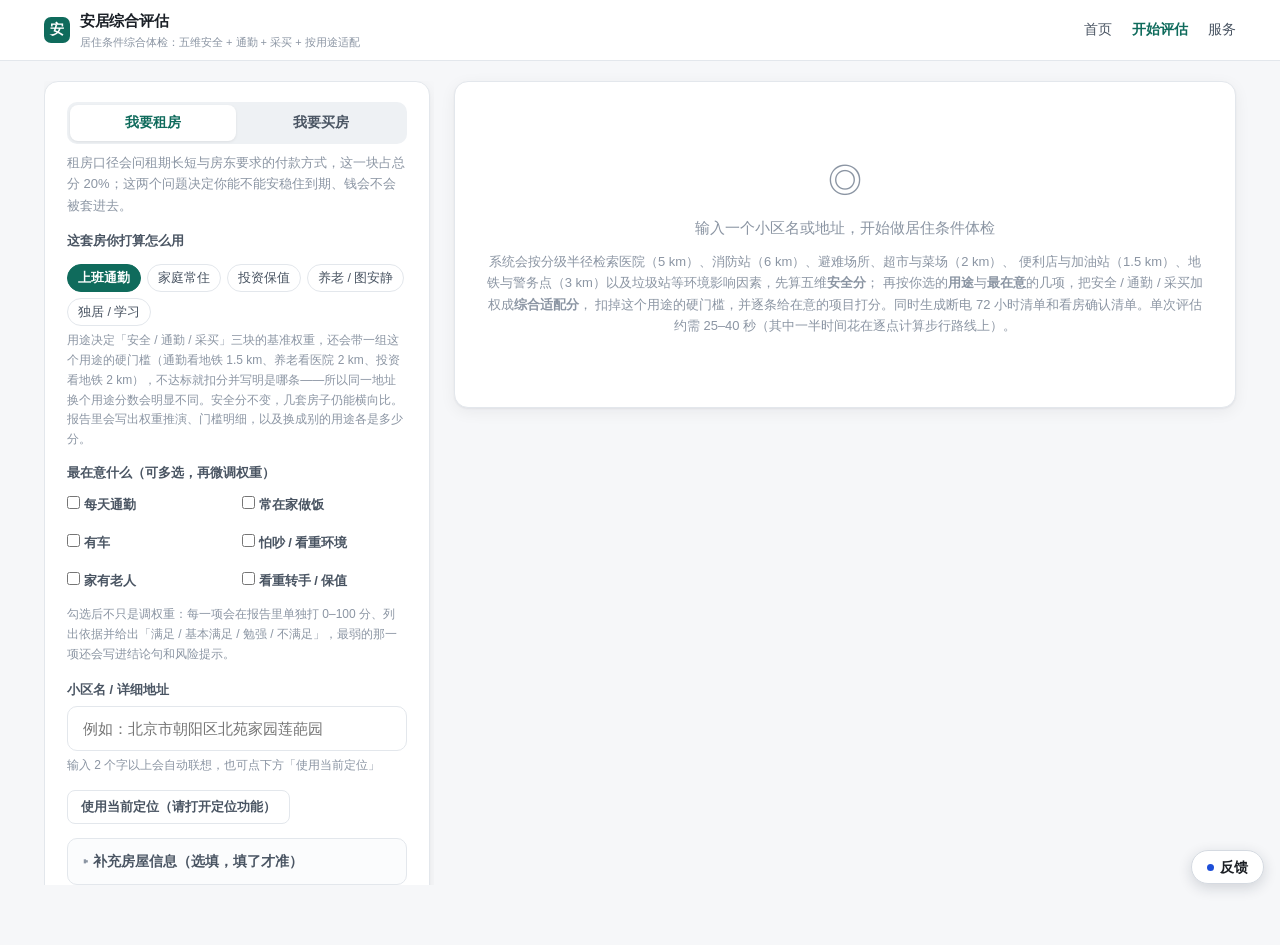
==== commit a278d657: "deploy assess.html" ====
--- a/assess.html
+++ b/assess.html
@@ -5,7 +5,7 @@
 <meta name="viewport" content="width=device-width, initial-scale=1">
 <title>居住条件评估 · 安居综合评估</title>
 <meta name="description" content="输入小区名或地址，约 20 秒生成居住条件评估报告：五维安全分 + 按用途加权的综合适配分，用途与「最在意」逐项改变权重并单独打分。">
-<link rel="stylesheet" href="css/style.css?v=10">
+<link rel="stylesheet" href="css/style.css?v=11">
 </head>
 <body>
 
@@ -320,7 +320,7 @@
             系统会按分级半径检索医院（5 km）、消防站（6 km）、避难场所、超市与菜场（2 km）、
             便利店与加油站（1.5 km）、地铁与警务点（3 km）以及垃圾站等环境影响因素，先算五维<b>安全分</b>；
             再按你选的<b>用途</b>与<b>最在意</b>的几项，把安全 / 通勤 / 采买加权成<b>综合适配分</b>，
-            扣掉这个用途的硬门槛，并逐条给在意的项目打分。同时生成断电 72 小时清单和看房确认清单。单次评估约需 15–30 秒。
+            扣掉这个用途的硬门槛，并逐条给在意的项目打分。同时生成断电 72 小时清单和看房确认清单。单次评估约需 25–40 秒（其中一半时间花在逐点计算步行路线上）。
           </p>
         </div>
       </div>
@@ -329,11 +329,11 @@
   </div>
 </div>
 
-<script src="js/config.js?v=10"></script>
-<script src="js/amap.js?v=10"></script>
-<script src="js/model.js?v=10"></script>
-<script src="js/render.js?v=10"></script>
-<script src="js/app.js?v=10"></script>
+<script src="js/config.js?v=11"></script>
+<script src="js/amap.js?v=11"></script>
+<script src="js/model.js?v=11"></script>
+<script src="js/render.js?v=11"></script>
+<script src="js/app.js?v=11"></script>
 
 
 
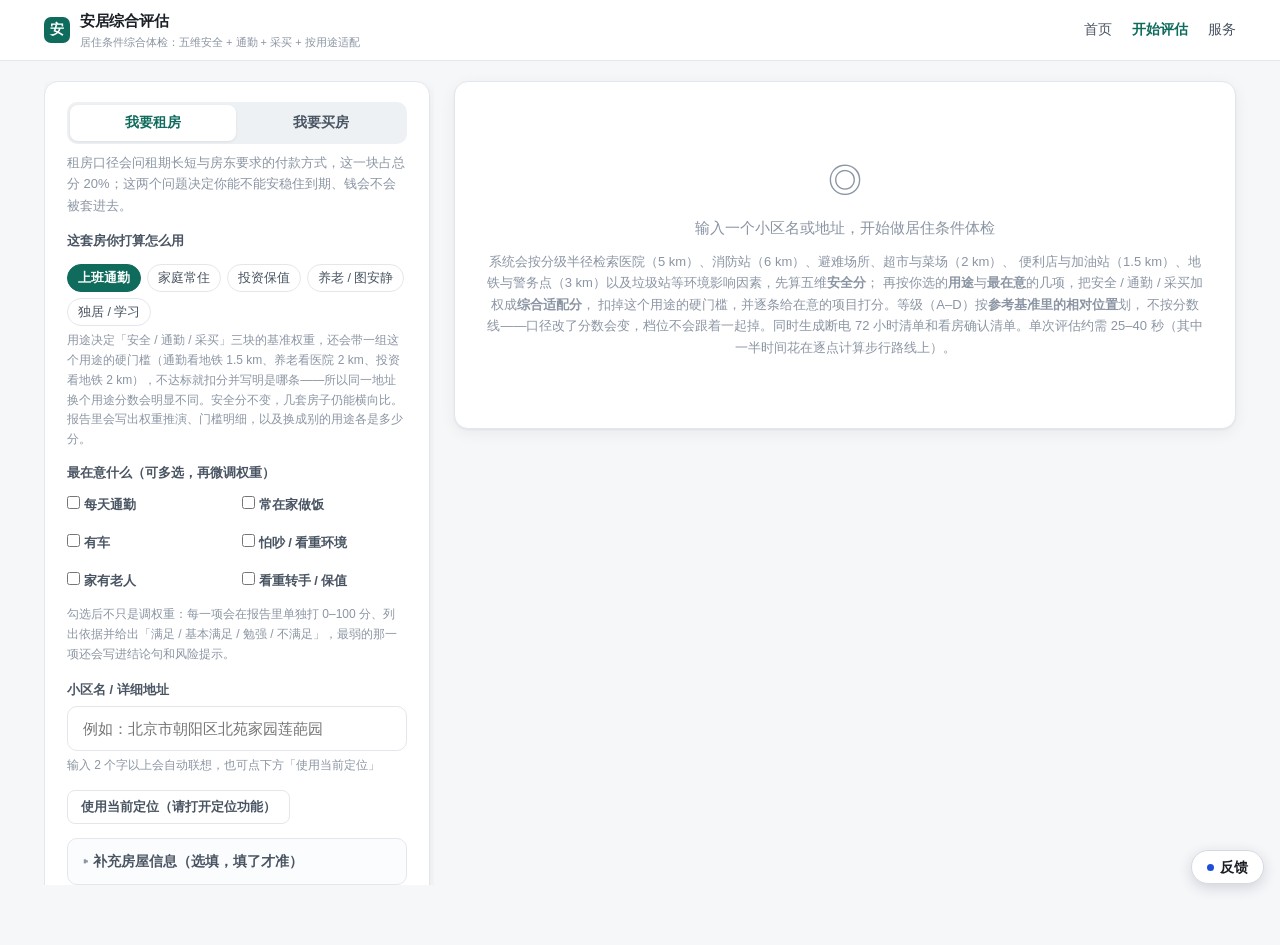
==== commit 7a56c8a9: "deploy assess.html" ====
--- a/assess.html
+++ b/assess.html
@@ -5,7 +5,7 @@
 <meta name="viewport" content="width=device-width, initial-scale=1">
 <title>居住条件评估 · 安居综合评估</title>
 <meta name="description" content="输入小区名或地址，约 20 秒生成居住条件评估报告：五维安全分 + 按用途加权的综合适配分，用途与「最在意」逐项改变权重并单独打分。">
-<link rel="stylesheet" href="css/style.css?v=11">
+<link rel="stylesheet" href="css/style.css?v=12">
 </head>
 <body>
 
@@ -320,7 +320,8 @@
             系统会按分级半径检索医院（5 km）、消防站（6 km）、避难场所、超市与菜场（2 km）、
             便利店与加油站（1.5 km）、地铁与警务点（3 km）以及垃圾站等环境影响因素，先算五维<b>安全分</b>；
             再按你选的<b>用途</b>与<b>最在意</b>的几项，把安全 / 通勤 / 采买加权成<b>综合适配分</b>，
-            扣掉这个用途的硬门槛，并逐条给在意的项目打分。同时生成断电 72 小时清单和看房确认清单。单次评估约需 25–40 秒（其中一半时间花在逐点计算步行路线上）。
+            扣掉这个用途的硬门槛，并逐条给在意的项目打分。等级（A–D）按<b>参考基准里的相对位置</b>划，
+            不按分数线——口径改了分数会变，档位不会跟着一起掉。同时生成断电 72 小时清单和看房确认清单。单次评估约需 25–40 秒（其中一半时间花在逐点计算步行路线上）。
           </p>
         </div>
       </div>
@@ -329,11 +330,11 @@
   </div>
 </div>
 
-<script src="js/config.js?v=11"></script>
-<script src="js/amap.js?v=11"></script>
-<script src="js/model.js?v=11"></script>
-<script src="js/render.js?v=11"></script>
-<script src="js/app.js?v=11"></script>
+<script src="js/config.js?v=12"></script>
+<script src="js/amap.js?v=12"></script>
+<script src="js/model.js?v=12"></script>
+<script src="js/render.js?v=12"></script>
+<script src="js/app.js?v=12"></script>
 
 
 
